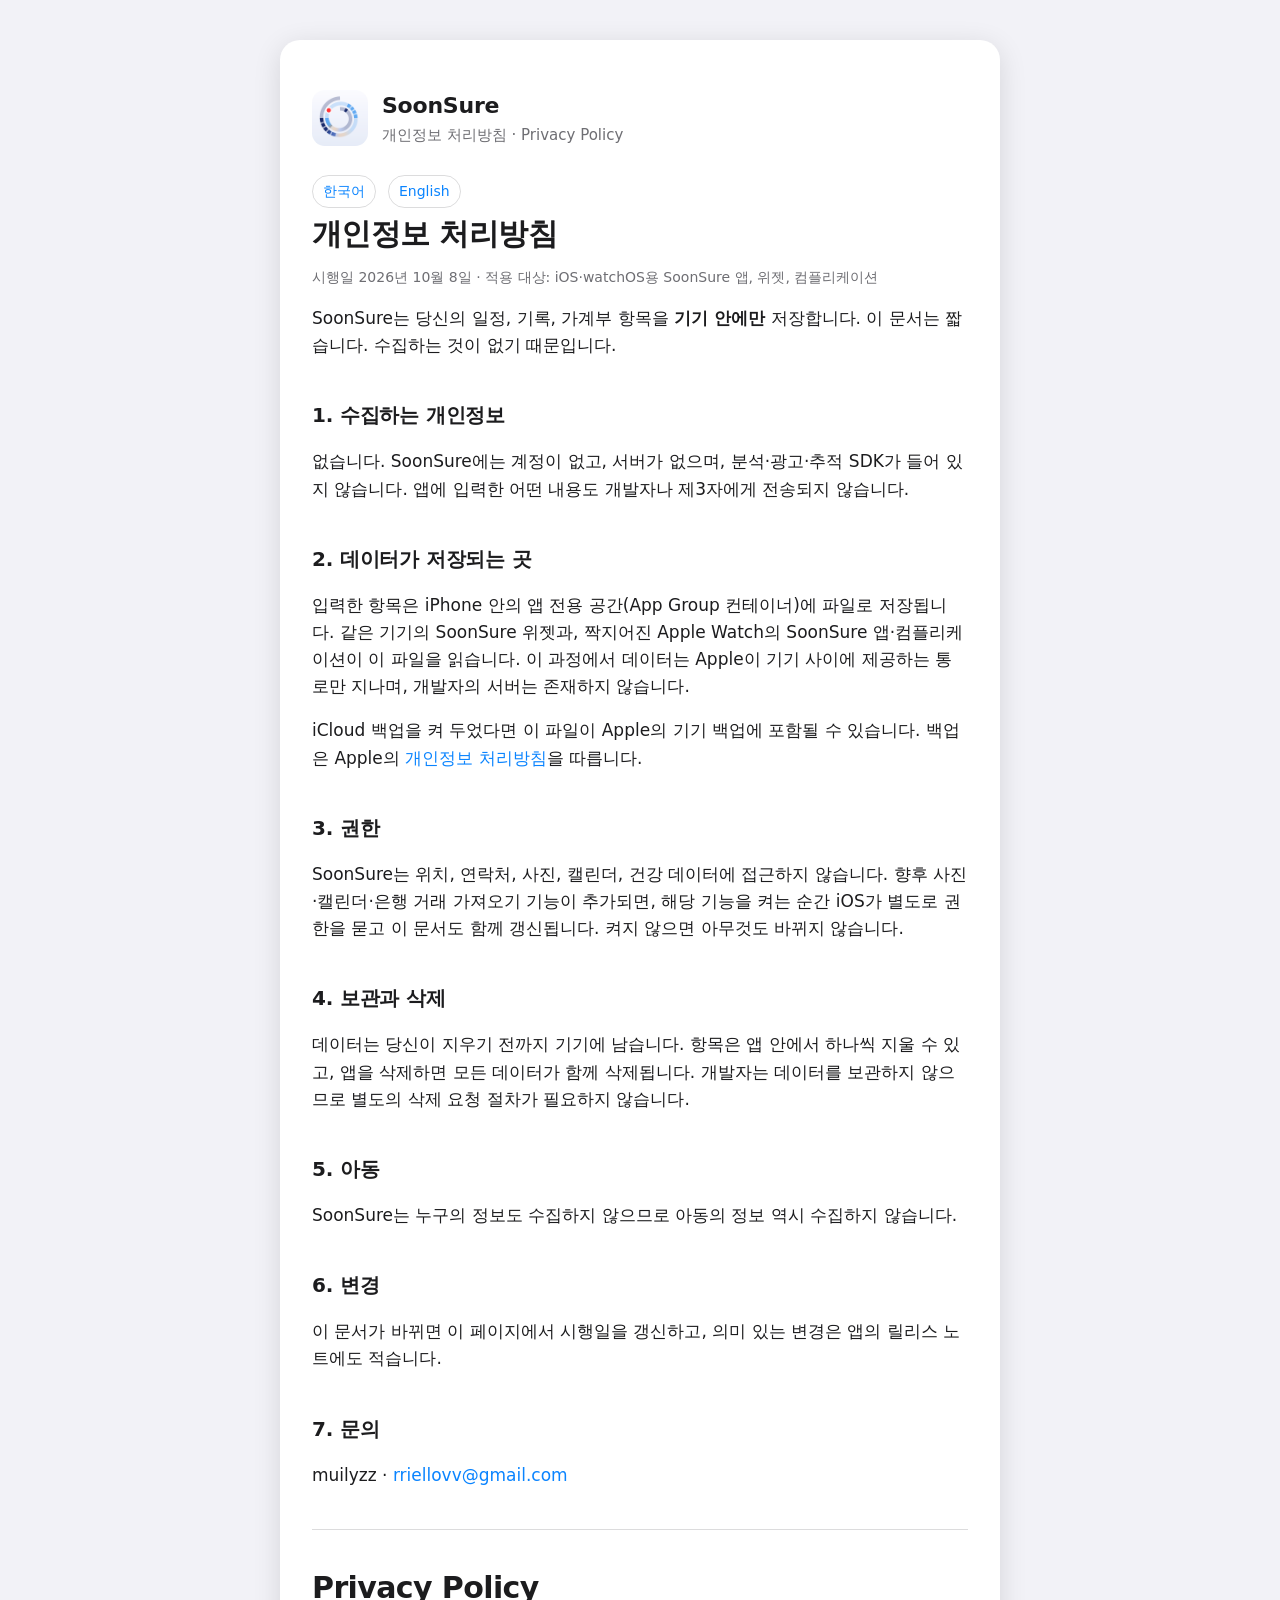
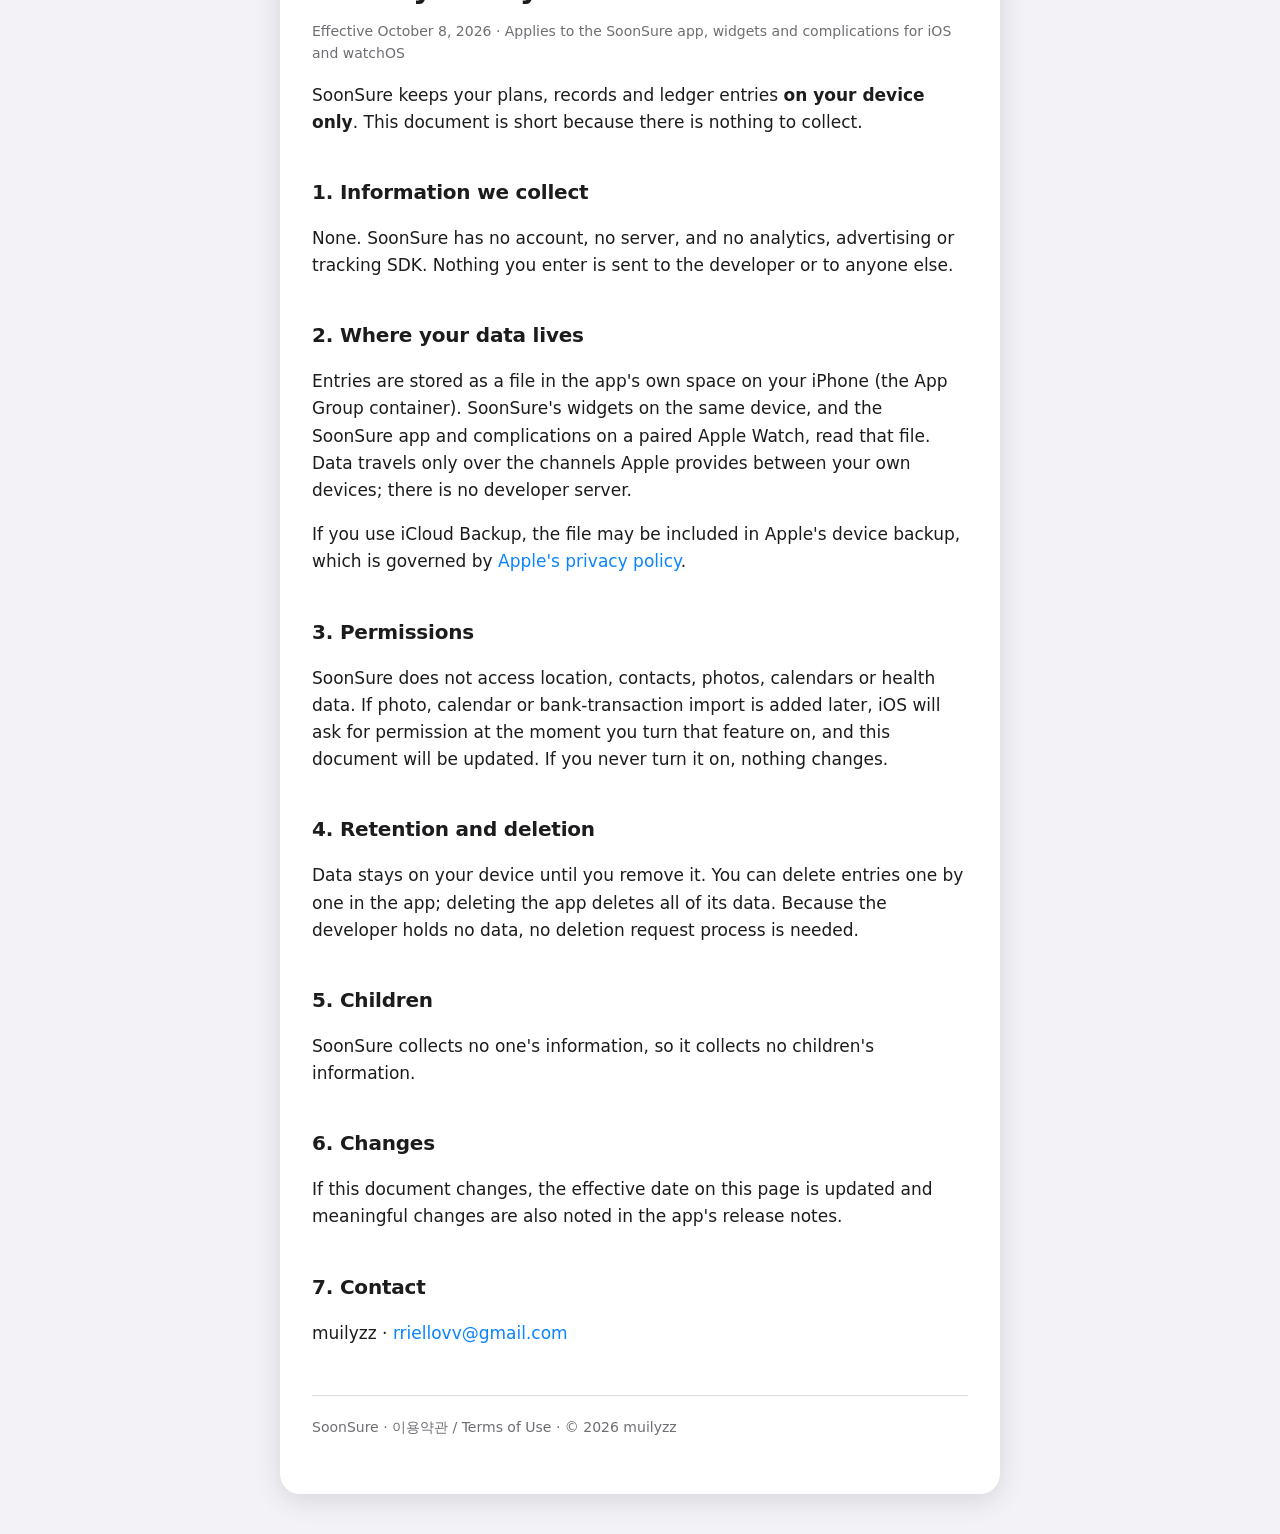
==== privacy.html @ b10fba20 "Site: soonsure.muilyzz.com with privacy policy and terms, deployed via GitHub Pages - site/: landing" ====
<!DOCTYPE html>
<html lang="ko">
<head>
  <meta charset="utf-8">
  <meta name="viewport" content="width=device-width, initial-scale=1">
  <title>SoonSure 개인정보 처리방침 · Privacy Policy</title>
  <meta name="description" content="SoonSure는 데이터를 수집하지 않습니다. 모든 데이터는 기기 안에 머뭅니다.">
  <link rel="stylesheet" href="style.css">
  <link rel="icon" href="icon.png">
</head>
<body>
  <main class="paper">
    <header class="brand">
      <img src="icon.png" alt="">
      <div>
        <div class="name"><a href="index.html" style="color:inherit">SoonSure</a></div>
        <div class="tag">개인정보 처리방침 · Privacy Policy</div>
      </div>
    </header>

    <nav class="lang"><a href="#ko">한국어</a><a href="#en">English</a></nav>

    <h1 id="ko">개인정보 처리방침</h1>
    <p class="meta">시행일 2026년 10월 8일 · 적용 대상: iOS·watchOS용 SoonSure 앱, 위젯, 컴플리케이션</p>

    <p>SoonSure는 당신의 일정, 기록, 가계부 항목을 <strong>기기 안에만</strong> 저장합니다. 이 문서는 짧습니다. 수집하는 것이 없기 때문입니다.</p>

    <h2>1. 수집하는 개인정보</h2>
    <p>없습니다. SoonSure에는 계정이 없고, 서버가 없으며, 분석·광고·추적 SDK가 들어 있지 않습니다. 앱에 입력한 어떤 내용도 개발자나 제3자에게 전송되지 않습니다.</p>

    <h2>2. 데이터가 저장되는 곳</h2>
    <p>입력한 항목은 iPhone 안의 앱 전용 공간(App Group 컨테이너)에 파일로 저장됩니다. 같은 기기의 SoonSure 위젯과, 짝지어진 Apple Watch의 SoonSure 앱·컴플리케이션이 이 파일을 읽습니다. 이 과정에서 데이터는 Apple이 기기 사이에 제공하는 통로만 지나며, 개발자의 서버는 존재하지 않습니다.</p>
    <p>iCloud 백업을 켜 두었다면 이 파일이 Apple의 기기 백업에 포함될 수 있습니다. 백업은 Apple의 <a href="https://www.apple.com/kr/legal/privacy/">개인정보 처리방침</a>을 따릅니다.</p>

    <h2>3. 권한</h2>
    <p>SoonSure는 위치, 연락처, 사진, 캘린더, 건강 데이터에 접근하지 않습니다. 향후 사진·캘린더·은행 거래 가져오기 기능이 추가되면, 해당 기능을 켜는 순간 iOS가 별도로 권한을 묻고 이 문서도 함께 갱신됩니다. 켜지 않으면 아무것도 바뀌지 않습니다.</p>

    <h2>4. 보관과 삭제</h2>
    <p>데이터는 당신이 지우기 전까지 기기에 남습니다. 항목은 앱 안에서 하나씩 지울 수 있고, 앱을 삭제하면 모든 데이터가 함께 삭제됩니다. 개발자는 데이터를 보관하지 않으므로 별도의 삭제 요청 절차가 필요하지 않습니다.</p>

    <h2>5. 아동</h2>
    <p>SoonSure는 누구의 정보도 수집하지 않으므로 아동의 정보 역시 수집하지 않습니다.</p>

    <h2>6. 변경</h2>
    <p>이 문서가 바뀌면 이 페이지에서 시행일을 갱신하고, 의미 있는 변경은 앱의 릴리스 노트에도 적습니다.</p>

    <h2>7. 문의</h2>
    <p>muilyzz · <a href="mailto:rriellovv@gmail.com">rriellovv@gmail.com</a></p>

    <hr>

    <h1 id="en">Privacy Policy</h1>
    <p class="meta">Effective October 8, 2026 · Applies to the SoonSure app, widgets and complications for iOS and watchOS</p>

    <p>SoonSure keeps your plans, records and ledger entries <strong>on your device only</strong>. This document is short because there is nothing to collect.</p>

    <h2>1. Information we collect</h2>
    <p>None. SoonSure has no account, no server, and no analytics, advertising or tracking SDK. Nothing you enter is sent to the developer or to anyone else.</p>

    <h2>2. Where your data lives</h2>
    <p>Entries are stored as a file in the app's own space on your iPhone (the App Group container). SoonSure's widgets on the same device, and the SoonSure app and complications on a paired Apple Watch, read that file. Data travels only over the channels Apple provides between your own devices; there is no developer server.</p>
    <p>If you use iCloud Backup, the file may be included in Apple's device backup, which is governed by <a href="https://www.apple.com/legal/privacy/">Apple's privacy policy</a>.</p>

    <h2>3. Permissions</h2>
    <p>SoonSure does not access location, contacts, photos, calendars or health data. If photo, calendar or bank-transaction import is added later, iOS will ask for permission at the moment you turn that feature on, and this document will be updated. If you never turn it on, nothing changes.</p>

    <h2>4. Retention and deletion</h2>
    <p>Data stays on your device until you remove it. You can delete entries one by one in the app; deleting the app deletes all of its data. Because the developer holds no data, no deletion request process is needed.</p>

    <h2>5. Children</h2>
    <p>SoonSure collects no one's information, so it collects no children's information.</p>

    <h2>6. Changes</h2>
    <p>If this document changes, the effective date on this page is updated and meaningful changes are also noted in the app's release notes.</p>

    <h2>7. Contact</h2>
    <p>muilyzz · <a href="mailto:rriellovv@gmail.com">rriellovv@gmail.com</a></p>

    <footer>
      <a href="index.html">SoonSure</a> · <a href="terms.html">이용약관 / Terms of Use</a> · © 2026 muilyzz
    </footer>
  </main>
</body>
</html>
---- style.css ----
:root {
  color-scheme: light dark;
  --ink: #1c1c1e;
  --ink-2: #6e6e73;
  --rule: rgba(60, 60, 67, 0.18);
  --paper: #ffffff;
  --desk: #f2f2f7;
  --accent: #0a84ff;
  --sun: #ff9a2e;
  --sure: #1f2b5e;
}
@media (prefers-color-scheme: dark) {
  :root {
    --ink: #f2f2f7;
    --ink-2: #9a9aa0;
    --rule: rgba(235, 235, 245, 0.18);
    --paper: #1c1c1e;
    --desk: #000000;
  }
}

* { box-sizing: border-box; }
html { background: var(--desk); }
body {
  margin: 0;
  color: var(--ink);
  font: 17px/1.6 -apple-system, BlinkMacSystemFont, "SF Pro Text", "Apple SD Gothic Neo", "Pretendard", system-ui, sans-serif;
  -webkit-font-smoothing: antialiased;
}

/* One sheet of paper on a desk, like the app. */
.paper {
  max-width: 720px;
  margin: 40px auto;
  padding: 48px 32px 56px;
  background: var(--paper);
  border-radius: 20px;
  box-shadow: 0 6px 28px rgba(0, 0, 0, 0.12);
}
@media (max-width: 600px) {
  .paper { margin: 0; border-radius: 0; padding: 32px 20px 48px; min-height: 100vh; }
}

header.brand { display: flex; align-items: center; gap: 14px; margin-bottom: 28px; }
header.brand img { width: 56px; height: 56px; border-radius: 13px; }
header.brand .name { font-size: 22px; font-weight: 700; letter-spacing: -0.01em; }
header.brand .tag { color: var(--ink-2); font-size: 15px; }

h1 { font-size: 30px; line-height: 1.2; letter-spacing: -0.02em; margin: 0 0 8px; }
h2 { font-size: 20px; margin: 40px 0 8px; letter-spacing: -0.01em; }
h3 { font-size: 17px; margin: 24px 0 4px; }
p, li { color: var(--ink); }
.muted { color: var(--ink-2); }
small, .meta { color: var(--ink-2); font-size: 14px; }
a { color: var(--accent); text-decoration: none; }
a:hover { text-decoration: underline; }
hr { border: 0; border-top: 1px solid var(--rule); margin: 40px 0; }

/* Soon / Sure as typography: a dotted and a solid underline. */
.soon { text-decoration: underline dotted var(--accent) 2px; text-underline-offset: 4px; }
.sure { text-decoration: underline solid var(--sure) 2px; text-underline-offset: 4px; }

nav.lang { display: flex; gap: 12px; font-size: 14px; margin-bottom: 8px; }
nav.lang a { padding: 4px 10px; border: 1px solid var(--rule); border-radius: 999px; }

nav.site { display: flex; flex-wrap: wrap; gap: 8px 18px; font-size: 15px; margin: 24px 0 0; }

footer { margin-top: 48px; padding-top: 20px; border-top: 1px solid var(--rule); font-size: 14px; color: var(--ink-2); }
footer a { color: var(--ink-2); }

.badge { display: inline-block; margin-top: 16px; padding: 10px 18px; border-radius: 999px; background: var(--ink); color: var(--paper); font-weight: 600; }
.badge:hover { text-decoration: none; opacity: 0.9; }
.badge.soon-badge { background: transparent; color: var(--ink-2); border: 1px dashed var(--rule); }
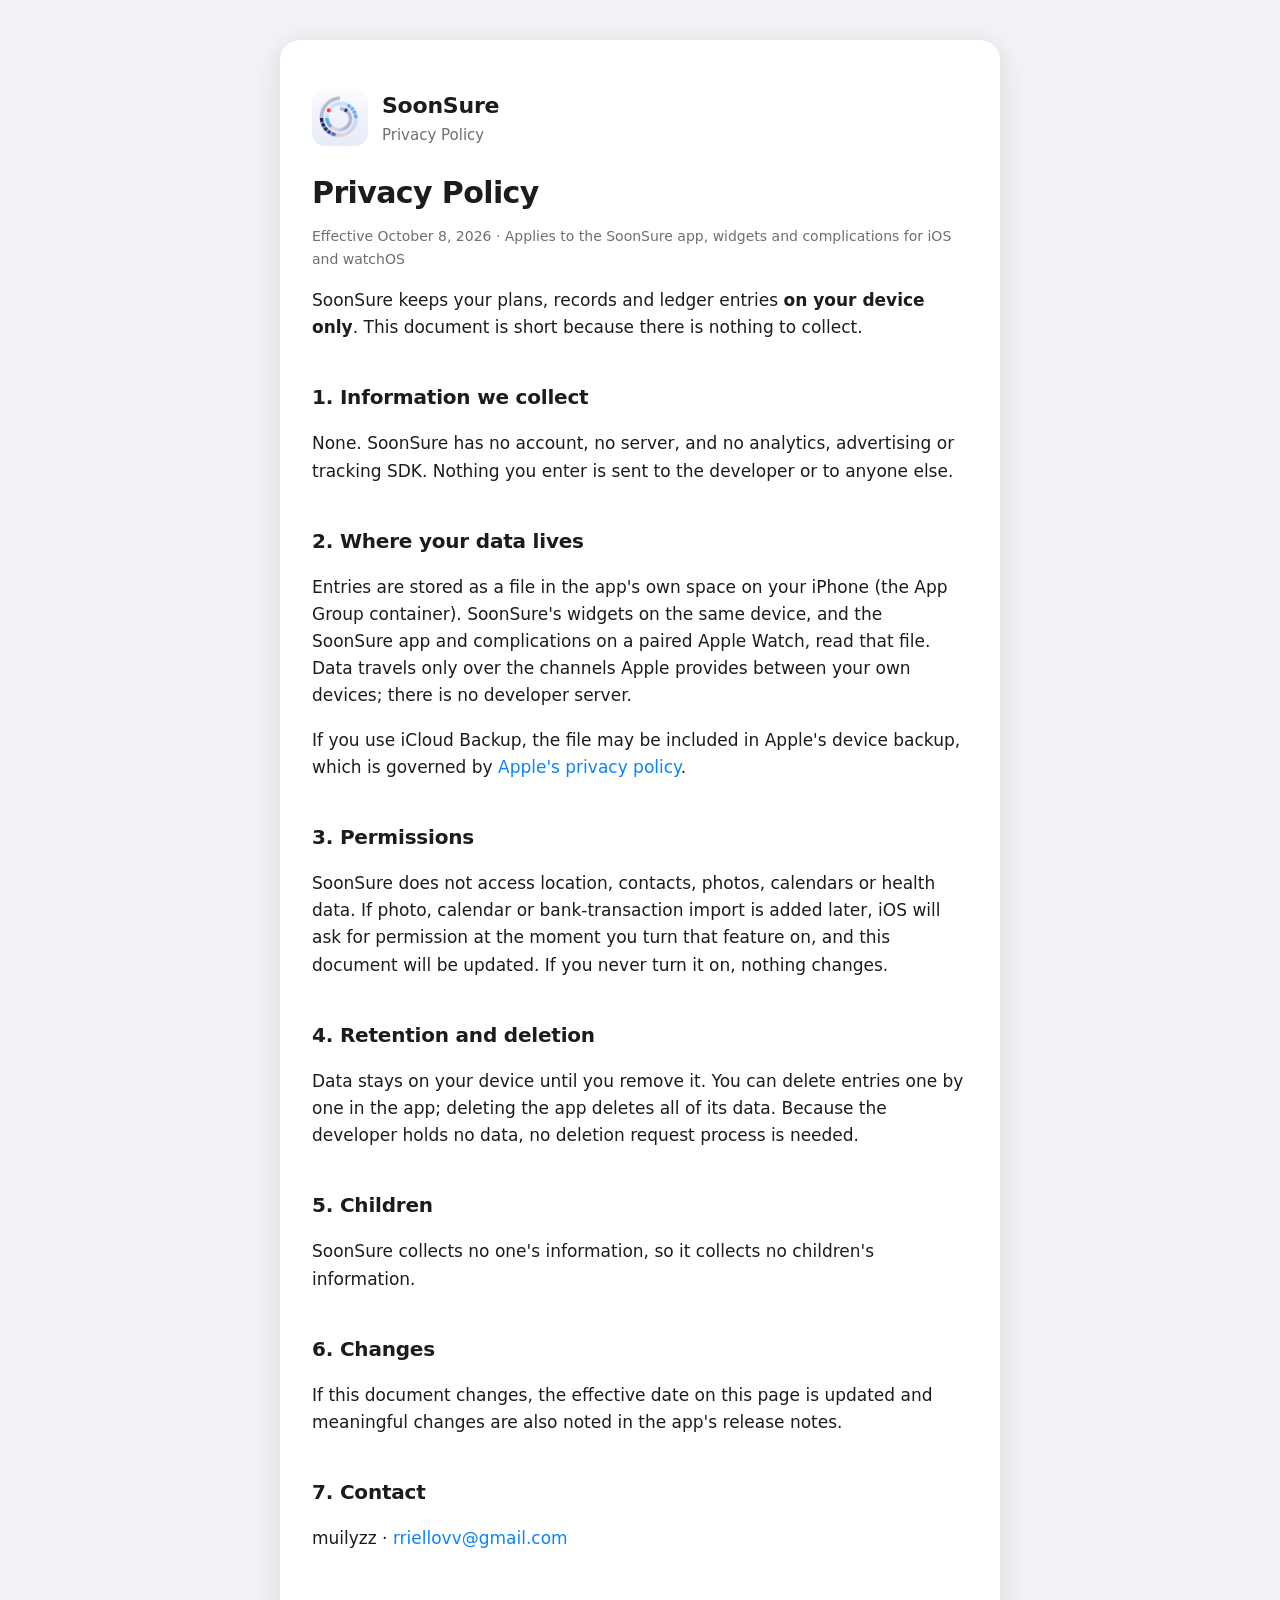
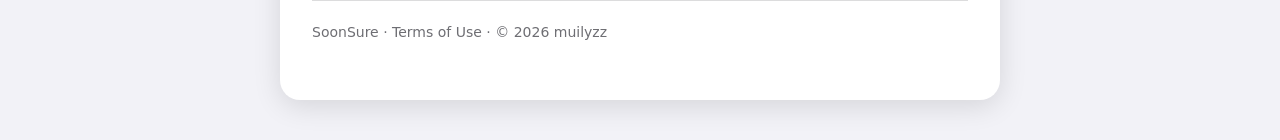
==== commit 4db5206b: "English only: site pages, App Store metadata (en-US), changelog and release pipeline Co-Authored-By:" ====
--- a/privacy.html
+++ b/privacy.html
@@ -1,10 +1,10 @@
 <!DOCTYPE html>
-<html lang="ko">
+<html lang="en">
 <head>
   <meta charset="utf-8">
   <meta name="viewport" content="width=device-width, initial-scale=1">
-  <title>SoonSure 개인정보 처리방침 · Privacy Policy</title>
-  <meta name="description" content="SoonSure는 데이터를 수집하지 않습니다. 모든 데이터는 기기 안에 머뭅니다.">
+  <title>SoonSure Privacy Policy</title>
+  <meta name="description" content="SoonSure collects nothing. All data stays on your device.">
   <link rel="stylesheet" href="style.css">
   <link rel="icon" href="icon.png">
 </head>
@@ -14,42 +14,11 @@
       <img src="icon.png" alt="">
       <div>
         <div class="name"><a href="index.html" style="color:inherit">SoonSure</a></div>
-        <div class="tag">개인정보 처리방침 · Privacy Policy</div>
+        <div class="tag">Privacy Policy</div>
       </div>
     </header>
 
-    <nav class="lang"><a href="#ko">한국어</a><a href="#en">English</a></nav>
-
-    <h1 id="ko">개인정보 처리방침</h1>
-    <p class="meta">시행일 2026년 10월 8일 · 적용 대상: iOS·watchOS용 SoonSure 앱, 위젯, 컴플리케이션</p>
-
-    <p>SoonSure는 당신의 일정, 기록, 가계부 항목을 <strong>기기 안에만</strong> 저장합니다. 이 문서는 짧습니다. 수집하는 것이 없기 때문입니다.</p>
-
-    <h2>1. 수집하는 개인정보</h2>
-    <p>없습니다. SoonSure에는 계정이 없고, 서버가 없으며, 분석·광고·추적 SDK가 들어 있지 않습니다. 앱에 입력한 어떤 내용도 개발자나 제3자에게 전송되지 않습니다.</p>
-
-    <h2>2. 데이터가 저장되는 곳</h2>
-    <p>입력한 항목은 iPhone 안의 앱 전용 공간(App Group 컨테이너)에 파일로 저장됩니다. 같은 기기의 SoonSure 위젯과, 짝지어진 Apple Watch의 SoonSure 앱·컴플리케이션이 이 파일을 읽습니다. 이 과정에서 데이터는 Apple이 기기 사이에 제공하는 통로만 지나며, 개발자의 서버는 존재하지 않습니다.</p>
-    <p>iCloud 백업을 켜 두었다면 이 파일이 Apple의 기기 백업에 포함될 수 있습니다. 백업은 Apple의 <a href="https://www.apple.com/kr/legal/privacy/">개인정보 처리방침</a>을 따릅니다.</p>
-
-    <h2>3. 권한</h2>
-    <p>SoonSure는 위치, 연락처, 사진, 캘린더, 건강 데이터에 접근하지 않습니다. 향후 사진·캘린더·은행 거래 가져오기 기능이 추가되면, 해당 기능을 켜는 순간 iOS가 별도로 권한을 묻고 이 문서도 함께 갱신됩니다. 켜지 않으면 아무것도 바뀌지 않습니다.</p>
-
-    <h2>4. 보관과 삭제</h2>
-    <p>데이터는 당신이 지우기 전까지 기기에 남습니다. 항목은 앱 안에서 하나씩 지울 수 있고, 앱을 삭제하면 모든 데이터가 함께 삭제됩니다. 개발자는 데이터를 보관하지 않으므로 별도의 삭제 요청 절차가 필요하지 않습니다.</p>
-
-    <h2>5. 아동</h2>
-    <p>SoonSure는 누구의 정보도 수집하지 않으므로 아동의 정보 역시 수집하지 않습니다.</p>
-
-    <h2>6. 변경</h2>
-    <p>이 문서가 바뀌면 이 페이지에서 시행일을 갱신하고, 의미 있는 변경은 앱의 릴리스 노트에도 적습니다.</p>
-
-    <h2>7. 문의</h2>
-    <p>muilyzz · <a href="mailto:rriellovv@gmail.com">rriellovv@gmail.com</a></p>
-
-    <hr>
-
-    <h1 id="en">Privacy Policy</h1>
+    <h1>Privacy Policy</h1>
     <p class="meta">Effective October 8, 2026 · Applies to the SoonSure app, widgets and complications for iOS and watchOS</p>
 
     <p>SoonSure keeps your plans, records and ledger entries <strong>on your device only</strong>. This document is short because there is nothing to collect.</p>
@@ -77,7 +46,7 @@
     <p>muilyzz · <a href="mailto:rriellovv@gmail.com">rriellovv@gmail.com</a></p>
 
     <footer>
-      <a href="index.html">SoonSure</a> · <a href="terms.html">이용약관 / Terms of Use</a> · © 2026 muilyzz
+      <a href="index.html">SoonSure</a> · <a href="terms.html">Terms of Use</a> · © 2026 muilyzz
     </footer>
   </main>
 </body>
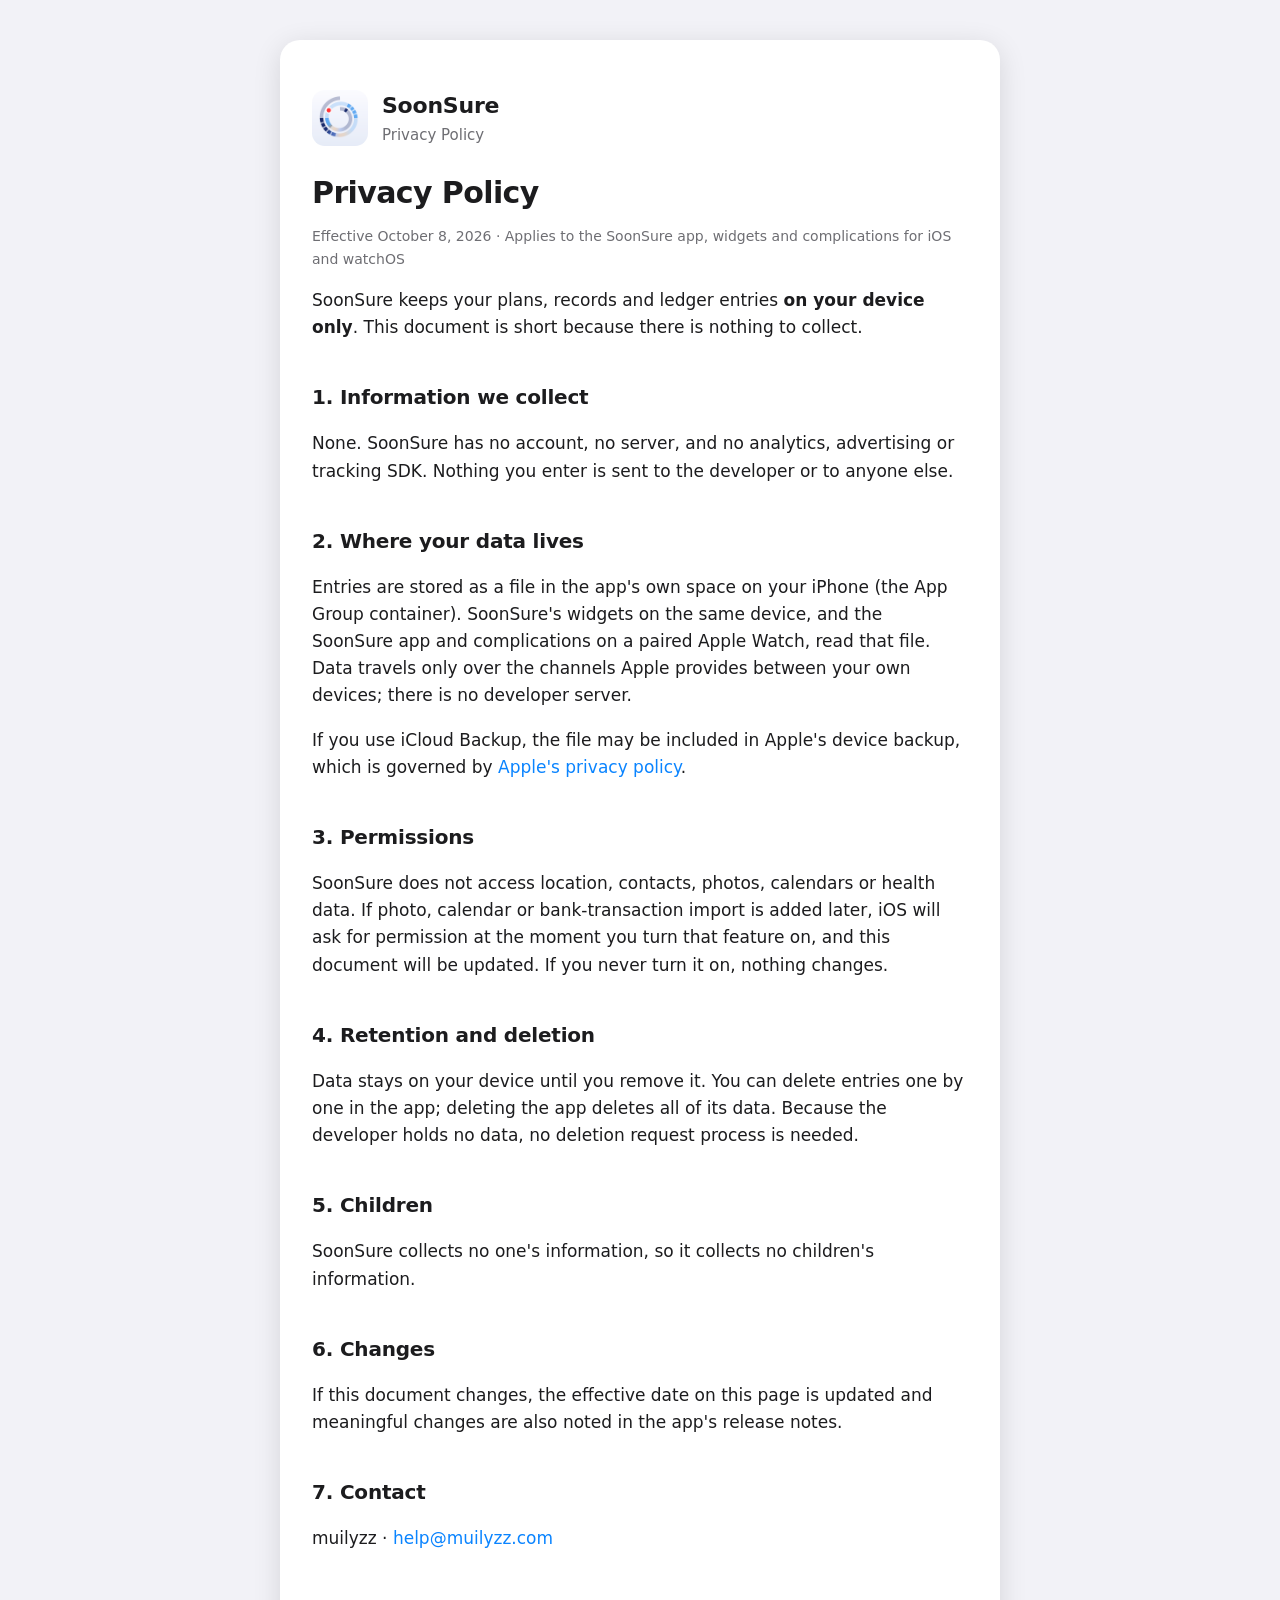
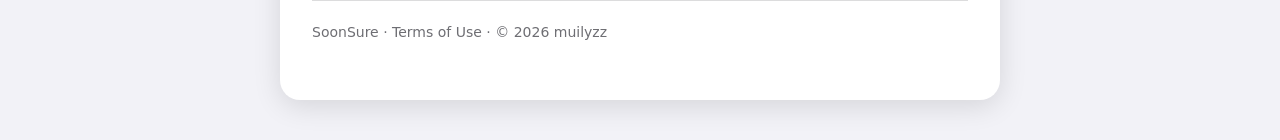
==== commit de3679e4: "Contact address: help@muilyzz.com Co-Authored-By: Claude Fable 5.1 <noreply@anthropic.com>" ====
--- a/privacy.html
+++ b/privacy.html
@@ -43,7 +43,7 @@
     <p>If this document changes, the effective date on this page is updated and meaningful changes are also noted in the app's release notes.</p>
 
     <h2>7. Contact</h2>
-    <p>muilyzz · <a href="mailto:rriellovv@gmail.com">rriellovv@gmail.com</a></p>
+    <p>muilyzz · <a href="mailto:help@muilyzz.com">help@muilyzz.com</a></p>
 
     <footer>
       <a href="index.html">SoonSure</a> · <a href="terms.html">Terms of Use</a> · © 2026 muilyzz
